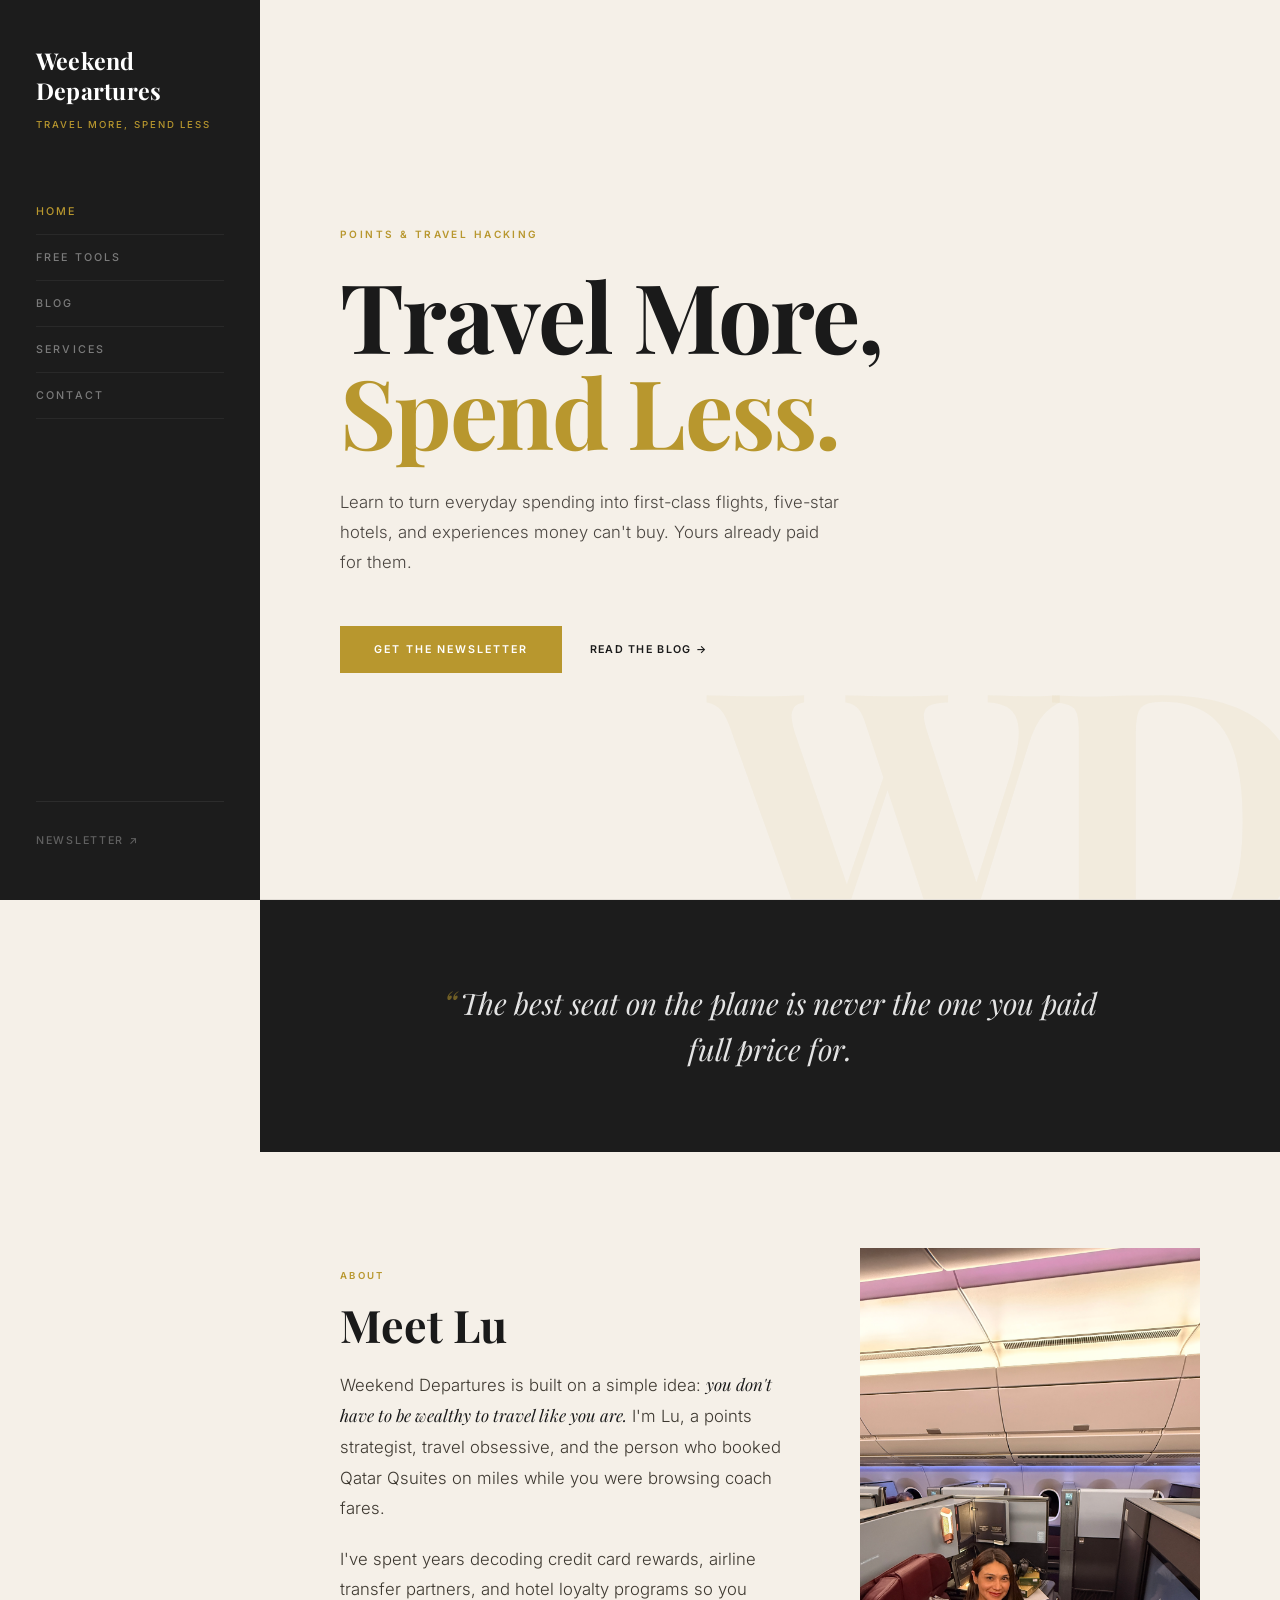
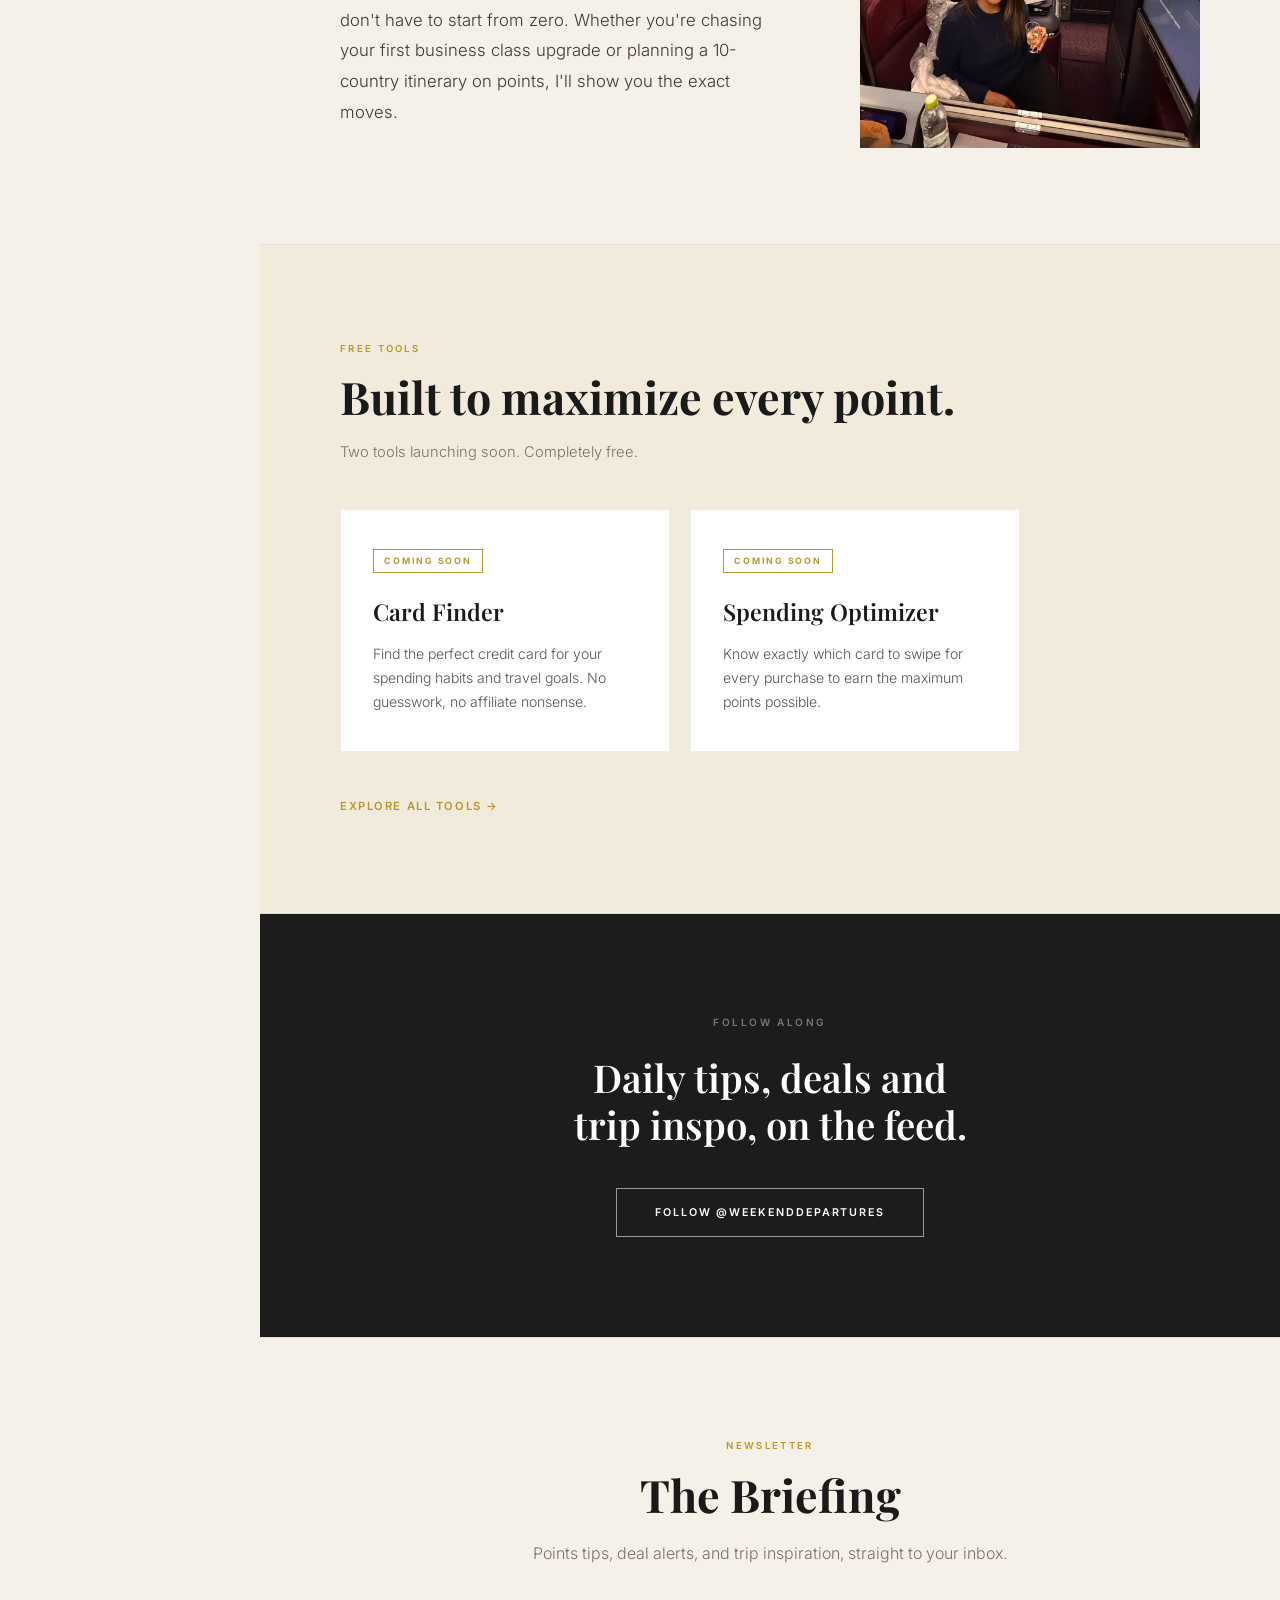
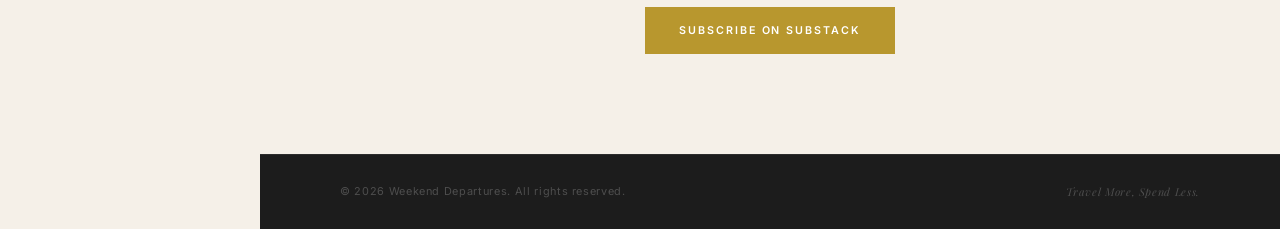
==== index.html @ 8fcca3c0 "Initial site build: all pages, styles, and assets Complete static site for weekenddepartures.co incl" ====
<!DOCTYPE html>
<html lang="en">
<head>
  <meta charset="UTF-8">
  <meta name="viewport" content="width=device-width, initial-scale=1.0">
  <title>Weekend Departures: Travel More, Spend Less</title>
  <meta name="description" content="Points and travel hacking tips to help you fly first class for less. Weekly guides, tools, and strategies from Weekend Departures.">
  <link rel="preconnect" href="https://fonts.googleapis.com">
  <link rel="preconnect" href="https://fonts.gstatic.com" crossorigin>
  <link href="https://fonts.googleapis.com/css2?family=Playfair+Display:ital,wght@0,400;0,600;0,700;1,400;1,600&family=Inter:wght@300;400;500;600&display=swap" rel="stylesheet">
  <link rel="stylesheet" href="css/style.css">
</head>
<body>

  <!-- Mobile nav toggle -->
  <button class="mobile-toggle" id="navToggle" aria-label="Open navigation" aria-expanded="false">
    <span></span>
    <span></span>
    <span></span>
  </button>
  <div class="sidebar-overlay" id="sidebarOverlay"></div>

  <!-- Left Sidebar -->
  <aside class="sidebar" id="sidebar">
    <div class="sidebar-brand">
      <a href="index.html" class="brand-link">
        <span class="brand-name">Weekend<br>Departures</span>
      </a>
      <p class="brand-tagline">Travel More, Spend Less</p>
    </div>

    <nav class="sidebar-nav" aria-label="Main navigation">
      <ul>
        <li><a href="index.html" class="nav-link active">Home</a></li>
        <li><a href="tools.html" class="nav-link">Free Tools</a></li>
        <li><a href="blog.html" class="nav-link">Blog</a></li>
        <li><a href="services.html" class="nav-link">Services</a></li>
        <li><a href="contact.html" class="nav-link">Contact</a></li>
      </ul>
    </nav>

    <div class="sidebar-footer">
      <a href="https://weekenddepartures.substack.com" target="_blank" rel="noopener" class="sidebar-sub-link">Newsletter ↗</a>
    </div>
  </aside>

  <!-- Main Content -->
  <main class="main" id="main">

    <!-- HERO -->
    <section class="hero">
      <div class="hero-inner">
        <p class="eyebrow">Points &amp; Travel Hacking</p>
        <h1 class="hero-headline">Travel More,<br><span class="accent">Spend Less.</span></h1>
        <p class="hero-body">
          Learn to turn everyday spending into first-class flights, five-star hotels, and experiences money can't buy. Yours already paid for them.
        </p>
        <div class="hero-actions">
          <a href="https://weekenddepartures.substack.com" target="_blank" rel="noopener" class="btn btn-primary">Get the Newsletter</a>
          <a href="blog.html" class="btn btn-ghost">Read the Blog &rarr;</a>
        </div>
      </div>
      <div class="hero-deco" aria-hidden="true">WD</div>
    </section>

    <!-- QUOTE -->
    <section class="quote-band">
      <div class="quote-wrap">
        <blockquote>
          <span class="quote-mark" aria-hidden="true">&ldquo;</span>The best seat on the plane is never the one you paid full price for.
        </blockquote>
      </div>
    </section>

    <!-- ABOUT LU -->
    <section class="about-section">
      <div class="about-grid">
        <div class="about-text-side">
          <p class="section-label">About</p>
          <h2 class="section-heading">Meet Lu</h2>
          <div class="about-text">
            <p>Weekend Departures is built on a simple idea: <em>you don't have to be wealthy to travel like you are.</em> I'm Lu, a points strategist, travel obsessive, and the person who booked Qatar Qsuites on miles while you were browsing coach fares.</p>
            <p>I've spent years decoding credit card rewards, airline transfer partners, and hotel loyalty programs so you don't have to start from zero. Whether you're chasing your first business class upgrade or planning a 10-country itinerary on points, I'll show you the exact moves.</p>
          </div>
        </div>
        <div class="about-photo-side">
          <img src="IMG_2082.JPG" alt="Lu in Qatar Qsuites business class" class="about-photo">
        </div>
      </div>
    </section>

    <!-- TOOLS PREVIEW -->
    <section class="tools-section">
      <div class="content-block">
        <p class="section-label">Free Tools</p>
        <h2 class="section-heading">Built to maximize every point.</h2>
        <p class="section-sub">Two tools launching soon. Completely free.</p>
        <div class="tools-grid">
          <div class="tool-card">
            <span class="tool-badge">Coming Soon</span>
            <h3 class="tool-name">Card Finder</h3>
            <p class="tool-desc">Find the perfect credit card for your spending habits and travel goals. No guesswork, no affiliate nonsense.</p>
          </div>
          <div class="tool-card">
            <span class="tool-badge">Coming Soon</span>
            <h3 class="tool-name">Spending Optimizer</h3>
            <p class="tool-desc">Know exactly which card to swipe for every purchase to earn the maximum points possible.</p>
          </div>
        </div>
        <a href="tools.html" class="text-link">Explore all tools &rarr;</a>
      </div>
    </section>

    <!-- INSTAGRAM -->
    <section class="ig-section">
      <div class="ig-inner">
        <p class="eyebrow eyebrow-light">Follow Along</p>
        <h2 class="ig-heading">Daily tips, deals and<br>trip inspo, on the feed.</h2>
        <a href="https://www.instagram.com/weekenddepartures" target="_blank" rel="noopener" class="btn btn-outline-light">
          Follow @weekenddepartures
        </a>
      </div>
    </section>

    <!-- NEWSLETTER -->
    <section class="newsletter-section">
      <div class="newsletter-inner">
        <p class="section-label section-label-center">Newsletter</p>
        <h2 class="section-heading">The Briefing</h2>
        <p class="newsletter-body">Points tips, deal alerts, and trip inspiration, straight to your inbox.</p>
        <a href="https://weekenddepartures.substack.com" target="_blank" rel="noopener" class="btn btn-primary">Subscribe on Substack</a>
      </div>
    </section>

    <!-- FOOTER -->
    <footer class="site-footer">
      <p>&copy; 2026 Weekend Departures. All rights reserved.</p>
      <p class="footer-right"><em>Travel More, Spend Less.</em></p>
    </footer>

  </main>

  <script>
    const toggle = document.getElementById('navToggle');
    const sidebar = document.getElementById('sidebar');
    const overlay = document.getElementById('sidebarOverlay');

    function openNav() {
      sidebar.classList.add('open');
      overlay.classList.add('visible');
      toggle.setAttribute('aria-expanded', 'true');
    }

    function closeNav() {
      sidebar.classList.remove('open');
      overlay.classList.remove('visible');
      toggle.setAttribute('aria-expanded', 'false');
    }

    toggle.addEventListener('click', () => {
      sidebar.classList.contains('open') ? closeNav() : openNav();
    });

    overlay.addEventListener('click', closeNav);
  </script>

</body>
</html>
---- css/style.css ----
/* ==============================================
   WEEKEND DEPARTURES — Main Stylesheet
   ============================================== */

/* --- Reset & Base --- */
*, *::before, *::after {
  box-sizing: border-box;
  margin: 0;
  padding: 0;
}

:root {
  --bg:           #F5F0E8;
  --text:         #1a1a1a;
  --gold:         #B8972E;
  --gold-tint:    rgba(184, 151, 46, 0.06);
  --charcoal:     #1C1C1C;
  --charcoal-mid: #272727;
  --muted:        #7a7168;
  --sidebar-w:    260px;
  --serif:        'Playfair Display', Georgia, 'Times New Roman', serif;
  --sans:         'Inter', system-ui, -apple-system, sans-serif;
  --ease:         0.25s ease;
}

html {
  font-size: 16px;
  scroll-behavior: smooth;
}

body {
  font-family: var(--sans);
  background: var(--bg);
  color: var(--text);
  line-height: 1.6;
  -webkit-font-smoothing: antialiased;
}

a {
  color: inherit;
  text-decoration: none;
}

img {
  display: block;
  max-width: 100%;
}

/* ==============================================
   SIDEBAR
   ============================================== */
.sidebar {
  position: fixed;
  top: 0;
  left: 0;
  width: var(--sidebar-w);
  height: 100vh;
  background: var(--charcoal);
  display: flex;
  flex-direction: column;
  padding: 48px 36px;
  z-index: 500;
  overflow-y: auto;
}

.sidebar-brand {
  padding-bottom: 0;
}

.brand-link {
  display: block;
  margin-bottom: 10px;
}

.brand-name {
  font-family: var(--serif);
  font-size: 1.45rem;
  font-weight: 700;
  color: #fff;
  line-height: 1.15;
  letter-spacing: 0.01em;
}

.brand-tagline {
  font-size: 0.6rem;
  letter-spacing: 0.2em;
  text-transform: uppercase;
  color: var(--gold);
  font-weight: 500;
}

.sidebar-nav {
  margin-top: 56px;
  flex: 1;
}

.sidebar-nav ul {
  list-style: none;
}

.sidebar-nav li {
  border-bottom: 1px solid rgba(255, 255, 255, 0.06);
}

.nav-link {
  display: block;
  font-size: 0.67rem;
  font-weight: 500;
  letter-spacing: 0.2em;
  text-transform: uppercase;
  color: rgba(255, 255, 255, 0.42);
  padding: 14px 0;
  transition: color var(--ease);
}

.nav-link:hover {
  color: rgba(255, 255, 255, 0.85);
}

.nav-link.active {
  color: var(--gold);
}

.sidebar-footer {
  margin-top: 48px;
  padding-top: 24px;
  border-top: 1px solid rgba(255, 255, 255, 0.07);
}

.sidebar-sub-link {
  font-size: 0.67rem;
  letter-spacing: 0.16em;
  text-transform: uppercase;
  color: rgba(255, 255, 255, 0.3);
  font-weight: 500;
  transition: color var(--ease);
}

.sidebar-sub-link:hover {
  color: var(--gold);
}

/* Overlay (mobile) */
.sidebar-overlay {
  display: none;
  position: fixed;
  inset: 0;
  background: rgba(0, 0, 0, 0.55);
  z-index: 400;
  opacity: 0;
  transition: opacity var(--ease);
}

.sidebar-overlay.visible {
  opacity: 1;
}

/* ==============================================
   MOBILE TOGGLE
   ============================================== */
.mobile-toggle {
  display: none;
  position: fixed;
  top: 20px;
  left: 20px;
  z-index: 600;
  background: var(--charcoal);
  border: none;
  cursor: pointer;
  padding: 10px 11px;
  flex-direction: column;
  gap: 5px;
}

.mobile-toggle span {
  display: block;
  width: 22px;
  height: 1.5px;
  background: #fff;
  transition: transform var(--ease), opacity var(--ease);
}

/* ==============================================
   MAIN CONTENT
   ============================================== */
.main {
  margin-left: var(--sidebar-w);
  min-height: 100vh;
}

/* --- Shared utilities --- */
.eyebrow {
  font-size: 0.63rem;
  letter-spacing: 0.24em;
  text-transform: uppercase;
  font-weight: 600;
  color: var(--gold);
  display: flex;
  align-items: center;
  gap: 12px;
  margin-bottom: 24px;
}

.eyebrow::before {
  display: none;
}

.eyebrow-center {
  justify-content: center;
}

.eyebrow-light {
  color: rgba(255, 255, 255, 0.4);
  justify-content: center;
}

.eyebrow-light::before {
  display: none;
}

.section-label {
  font-size: 0.6rem;
  letter-spacing: 0.24em;
  text-transform: uppercase;
  font-weight: 600;
  color: var(--gold);
  display: flex;
  align-items: center;
  gap: 10px;
  margin-bottom: 16px;
}

.section-label::before {
  display: none;
}

.section-label-center {
  justify-content: center;
}

.section-label-light {
  color: rgba(255, 255, 255, 0.45);
  justify-content: center;
}

.section-label-light::before {
  background: rgba(255, 255, 255, 0.25);
}

.section-heading {
  font-family: var(--serif);
  font-size: clamp(2rem, 3.5vw, 3rem);
  font-weight: 700;
  line-height: 1.1;
  margin-bottom: 20px;
}

.section-heading-light {
  color: #fff;
}

.accent {
  color: var(--gold);
}

.section-sub {
  font-size: 0.92rem;
  color: var(--muted);
  font-weight: 300;
  margin-bottom: 44px;
}

.content-block {
  padding: 96px 80px;
  max-width: 900px;
}

.text-link {
  display: inline-flex;
  align-items: center;
  gap: 6px;
  font-size: 0.7rem;
  font-weight: 600;
  letter-spacing: 0.14em;
  text-transform: uppercase;
  color: var(--gold);
  transition: gap var(--ease);
}

.text-link:hover {
  gap: 10px;
}

/* ==============================================
   BUTTONS
   ============================================== */
.btn {
  display: inline-block;
  font-family: var(--sans);
  font-size: 0.67rem;
  font-weight: 600;
  letter-spacing: 0.18em;
  text-transform: uppercase;
  padding: 15px 34px;
  transition: all var(--ease);
  cursor: pointer;
}

.btn-primary {
  background: var(--gold);
  color: #fff;
}

.btn-primary:hover {
  background: #9c7e26;
  transform: translateY(-1px);
}

.btn-ghost {
  background: transparent;
  color: var(--text);
  padding: 15px 0;
  letter-spacing: 0.12em;
}

.btn-ghost:hover {
  color: var(--gold);
}

.btn-outline {
  background: transparent;
  border: 1.5px solid var(--text);
  color: var(--text);
  padding: 15px 38px;
}

.btn-outline:hover {
  background: var(--text);
  color: var(--bg);
}

.btn-outline-light {
  display: inline-block;
  background: transparent;
  border: 1.5px solid rgba(255, 255, 255, 0.55);
  color: #fff;
  font-family: var(--sans);
  font-size: 0.67rem;
  font-weight: 600;
  letter-spacing: 0.18em;
  text-transform: uppercase;
  padding: 15px 38px;
  transition: all var(--ease);
}

.btn-outline-light:hover {
  background: #fff;
  border-color: #fff;
  color: var(--text);
}

/* ==============================================
   HERO
   ============================================== */
.hero {
  position: relative;
  min-height: 100vh;
  display: flex;
  align-items: center;
  overflow: hidden;
  border-bottom: 1px solid rgba(26, 26, 26, 0.09);
}

@keyframes fadeUp {
  from { opacity: 0; transform: translateY(22px); }
  to   { opacity: 1; transform: translateY(0); }
}

.hero-inner {
  position: relative;
  z-index: 2;
  padding: 80px;
  max-width: 780px;
  animation: fadeUp 0.9s cubic-bezier(0.22, 1, 0.36, 1) both;
}

.hero-headline {
  font-family: var(--serif);
  font-size: clamp(4rem, 7.5vw, 7rem);
  font-weight: 700;
  line-height: 1;
  letter-spacing: -0.02em;
  color: var(--text);
  margin-bottom: 30px;
}

.hero-body {
  font-size: 1.05rem;
  font-weight: 300;
  color: #4a4540;
  line-height: 1.78;
  max-width: 500px;
  margin-bottom: 48px;
}

.hero-actions {
  display: flex;
  align-items: center;
  gap: 28px;
  flex-wrap: wrap;
}

/* Decorative background monogram */
.hero-deco {
  position: absolute;
  right: -20px;
  bottom: -80px;
  font-family: var(--serif);
  font-size: clamp(200px, 28vw, 400px);
  font-weight: 700;
  color: rgba(184, 151, 46, 0.055);
  line-height: 1;
  letter-spacing: -0.05em;
  user-select: none;
  pointer-events: none;
  z-index: 1;
}

/* ==============================================
   QUOTE BAND
   ============================================== */
.quote-band {
  background: var(--charcoal);
  padding: 80px;
  display: flex;
  justify-content: center;
  align-items: center;
  text-align: center;
}

.quote-wrap {
  max-width: 680px;
}

.quote-mark {
  font-family: var(--serif);
  font-size: 2.2rem;
  font-weight: 300;
  color: var(--gold);
  opacity: 0.55;
  display: inline;
  line-height: 1;
  margin-right: 3px;
  vertical-align: -0.05em;
}

blockquote {
  font-family: var(--serif);
  font-size: clamp(1.3rem, 2.4vw, 1.85rem);
  font-style: italic;
  font-weight: 400;
  color: rgba(255, 255, 255, 0.88);
  line-height: 1.55;
  quotes: none;
}

/* ==============================================
   ABOUT SECTION
   ============================================== */
.about-section {
  border-bottom: 1px solid rgba(26, 26, 26, 0.08);
}

.about-grid {
  display: grid;
  grid-template-columns: 1fr 340px;
  gap: 72px;
  align-items: center;
  padding: 96px 80px;
}

.about-text {
  display: flex;
  flex-direction: column;
  gap: 20px;
}

.about-text p {
  font-size: 1.05rem;
  font-weight: 300;
  color: #3d3830;
  line-height: 1.82;
}

.about-text em {
  font-style: italic;
  font-family: var(--serif);
  color: var(--text);
}

.about-photo-side {
  flex-shrink: 0;
}

.about-photo {
  width: 100%;
  height: 500px;
  object-fit: cover;
  object-position: center 12%;
  display: block;
}

/* ==============================================
   TOOLS SECTION
   ============================================== */
.tools-section {
  background: var(--gold-tint);
  border-bottom: 1px solid rgba(26, 26, 26, 0.08);
}

.tools-grid {
  display: grid;
  grid-template-columns: repeat(2, 1fr);
  gap: 20px;
  max-width: 680px;
  margin-bottom: 40px;
}

.tool-card {
  background: #fff;
  border: 1px solid rgba(26, 26, 26, 0.07);
  padding: 36px 32px;
  transition: transform var(--ease), box-shadow var(--ease);
}

.tool-card:hover {
  transform: translateY(-3px);
  box-shadow: 0 14px 44px rgba(0, 0, 0, 0.07);
}

.tool-badge {
  display: inline-block;
  font-size: 0.55rem;
  letter-spacing: 0.22em;
  text-transform: uppercase;
  font-weight: 700;
  color: var(--gold);
  border: 1px solid var(--gold);
  padding: 4px 10px;
  margin-bottom: 20px;
}

.tool-name {
  font-family: var(--serif);
  font-size: 1.45rem;
  font-weight: 600;
  margin-bottom: 12px;
  color: var(--text);
}

.tool-desc {
  font-size: 0.88rem;
  font-weight: 300;
  color: #5a544e;
  line-height: 1.72;
}

/* ==============================================
   INSTAGRAM SECTION
   ============================================== */
.ig-section {
  background: var(--charcoal);
  padding: 100px 80px;
  text-align: center;
}

.ig-inner {
  max-width: 600px;
  margin: 0 auto;
}

.ig-heading {
  font-family: var(--serif);
  font-size: clamp(1.8rem, 3vw, 2.6rem);
  font-weight: 600;
  color: #fff;
  line-height: 1.22;
  margin-bottom: 40px;
}

/* ==============================================
   NEWSLETTER SECTION
   ============================================== */
.newsletter-section {
  background: var(--bg);
  border-top: 1px solid rgba(26, 26, 26, 0.09);
  padding: 100px 80px;
  text-align: center;
}

.newsletter-inner {
  max-width: 560px;
  margin: 0 auto;
}

.newsletter-body {
  font-size: 1rem;
  font-weight: 300;
  color: var(--muted);
  line-height: 1.78;
  margin-bottom: 40px;
}

/* ==============================================
   FOOTER
   ============================================== */
.site-footer {
  background: var(--charcoal);
  border-top: 1px solid rgba(255, 255, 255, 0.07);
  padding: 28px 80px;
  display: flex;
  justify-content: space-between;
  align-items: center;
}

.site-footer p {
  font-size: 0.68rem;
  letter-spacing: 0.06em;
  color: rgba(255, 255, 255, 0.22);
}

.footer-right {
  font-family: var(--serif);
  font-style: italic;
}

/* ==============================================
   PAGE HEADER (blog, tools, services, contact)
   ============================================== */
.page-header {
  padding: 80px 80px 64px;
  border-bottom: 1px solid rgba(26, 26, 26, 0.08);
}

.page-heading {
  font-family: var(--serif);
  font-size: clamp(2.8rem, 5vw, 4.5rem);
  font-weight: 700;
  line-height: 1.05;
  letter-spacing: -0.02em;
  margin-bottom: 16px;
}

.page-sub {
  font-size: 1rem;
  font-weight: 300;
  color: var(--muted);
  max-width: 480px;
  line-height: 1.7;
}

/* ==============================================
   BLOG — POSTS GRID
   ============================================== */
.posts-section {
  padding: 72px 80px 96px;
}

.posts-grid {
  display: grid;
  grid-template-columns: repeat(3, 1fr);
  gap: 28px;
}

.post-card {
  background: #fff;
  border: 1px solid rgba(26, 26, 26, 0.07);
  transition: transform var(--ease), box-shadow var(--ease);
  overflow: hidden;
}

.post-card:hover {
  transform: translateY(-3px);
  box-shadow: 0 16px 48px rgba(0, 0, 0, 0.08);
}

.card-link {
  display: block;
  color: inherit;
}

.card-thumb {
  width: 100%;
  overflow: hidden;
}

.card-thumb img {
  width: 100%;
  aspect-ratio: 3 / 2;
  object-fit: cover;
  display: block;
  transition: transform 0.4s ease;
}

.post-card:hover .card-thumb img {
  transform: scale(1.04);
}

.card-placeholder {
  width: 100%;
  aspect-ratio: 3 / 2;
  background: linear-gradient(145deg, #ede8df 0%, #d6cfc4 100%);
  display: flex;
  align-items: center;
  justify-content: center;
}

.card-placeholder::after {
  content: 'WD';
  font-family: var(--serif);
  font-size: 2.8rem;
  font-weight: 700;
  color: rgba(184, 151, 46, 0.2);
  letter-spacing: 0.06em;
}

.card-body {
  padding: 28px 28px 32px;
}

.card-title {
  font-family: var(--serif);
  font-size: 1.2rem;
  font-weight: 600;
  line-height: 1.25;
  color: var(--text);
  margin-bottom: 10px;
}

.card-desc {
  font-size: 0.88rem;
  font-weight: 300;
  color: #5a544e;
  line-height: 1.72;
  margin-bottom: 20px;
}

.card-read {
  font-size: 0.65rem;
  font-weight: 600;
  letter-spacing: 0.16em;
  text-transform: uppercase;
  color: var(--gold);
  display: inline-flex;
  align-items: center;
  gap: 5px;
  transition: gap var(--ease);
}

.post-card:hover .card-read {
  gap: 8px;
}

/* ==============================================
   TOOLS PAGE
   ============================================== */
.tools-page-section {
  border-bottom: 1px solid rgba(26, 26, 26, 0.08);
}

.tools-note {
  font-size: 0.88rem;
  font-weight: 300;
  color: var(--muted);
  margin-bottom: 28px;
  max-width: 480px;
  line-height: 1.7;
}

/* ==============================================
   SERVICES PAGE
   ============================================== */
.services-section {
  padding: 72px 80px 96px;
}

.services-grid {
  display: grid;
  grid-template-columns: repeat(2, 1fr);
  gap: 28px;
  max-width: 900px;
}

.service-card {
  background: #fff;
  border: 1px solid rgba(26, 26, 26, 0.07);
  padding: 48px 40px 44px;
  position: relative;
  transition: transform var(--ease), box-shadow var(--ease);
}

.service-card::before {
  content: '';
  position: absolute;
  top: 0;
  left: 0;
  right: 0;
  height: 3px;
  background: var(--gold);
}

.service-card:hover {
  transform: translateY(-3px);
  box-shadow: 0 16px 48px rgba(0, 0, 0, 0.07);
}

.service-title {
  font-family: var(--serif);
  font-size: 1.55rem;
  font-weight: 700;
  line-height: 1.2;
  margin-bottom: 16px;
  color: var(--text);
}

.service-desc {
  font-size: 0.95rem;
  font-weight: 300;
  color: #4a4540;
  line-height: 1.8;
  margin-bottom: 36px;
}

/* ==============================================
   CONTACT PAGE
   ============================================== */
.contact-section {
  padding: 72px 80px 96px;
}

.contact-grid {
  display: grid;
  grid-template-columns: 1fr 1.5fr;
  gap: 80px;
  max-width: 900px;
  align-items: start;
}

.contact-info-heading {
  font-family: var(--serif);
  font-size: 1.5rem;
  font-weight: 600;
  margin-bottom: 16px;
  line-height: 1.2;
}

.contact-info-text {
  font-size: 0.95rem;
  font-weight: 300;
  color: #4a4540;
  line-height: 1.8;
  margin-bottom: 28px;
}

.contact-email-link {
  display: inline-block;
  font-size: 0.88rem;
  font-weight: 500;
  color: var(--gold);
  border-bottom: 1px solid var(--gold);
  padding-bottom: 2px;
  transition: opacity var(--ease);
}

.contact-email-link:hover {
  opacity: 0.7;
}

.contact-form {
  display: flex;
  flex-direction: column;
  gap: 20px;
}

.form-group {
  display: flex;
  flex-direction: column;
  gap: 7px;
}

.form-label {
  font-size: 0.62rem;
  font-weight: 600;
  letter-spacing: 0.2em;
  text-transform: uppercase;
  color: var(--text);
}

.form-input,
.form-textarea {
  font-family: var(--sans);
  font-size: 0.95rem;
  font-weight: 300;
  color: var(--text);
  background: #fff;
  border: 1px solid rgba(26, 26, 26, 0.18);
  padding: 13px 16px;
  width: 100%;
  outline: none;
  transition: border-color var(--ease);
  -webkit-appearance: none;
  appearance: none;
  border-radius: 0;
}

.form-input:focus,
.form-textarea:focus {
  border-color: var(--gold);
}

.form-textarea {
  resize: vertical;
  min-height: 140px;
  line-height: 1.65;
}

/* ==============================================
   RESPONSIVE
   ============================================== */
@media (max-width: 960px) {
  .sidebar {
    transform: translateX(-100%);
    transition: transform 0.3s ease;
  }

  .sidebar.open {
    transform: translateX(0);
  }

  .sidebar-overlay {
    display: block;
  }

  .mobile-toggle {
    display: flex;
  }

  .main {
    margin-left: 0;
  }

  .hero-inner,
  .content-block,
  .about-grid,
  .quote-band,
  .ig-section,
  .newsletter-section,
  .site-footer {
    padding-left: 28px;
    padding-right: 28px;
  }

  .hero-inner {
    padding-top: 88px;
    padding-bottom: 64px;
  }

  .about-grid {
    grid-template-columns: 1fr;
    gap: 40px;
    padding-top: 72px;
    padding-bottom: 72px;
  }

  .about-photo {
    height: 380px;
    object-position: center 20%;
  }

  .hero {
    min-height: auto;
  }

  .hero-deco {
    opacity: 0.5;
  }

  .tools-grid {
    grid-template-columns: 1fr;
  }

  .posts-grid {
    grid-template-columns: repeat(2, 1fr);
    gap: 20px;
  }

  .posts-section,
  .page-header,
  .services-section,
  .contact-section {
    padding-left: 28px;
    padding-right: 28px;
  }

  .services-grid {
    grid-template-columns: 1fr;
  }

  .contact-grid {
    grid-template-columns: 1fr;
    gap: 48px;
  }

  .site-footer {
    flex-direction: column;
    gap: 8px;
    text-align: center;
  }
}

@media (max-width: 520px) {
  .posts-grid {
    grid-template-columns: 1fr;
  }
}

@media (max-width: 520px) {
  .hero-headline {
    font-size: 3.2rem;
  }

  blockquote {
    font-size: 1.2rem;
  }

  .quote-band {
    padding-top: 60px;
    padding-bottom: 60px;
  }
}
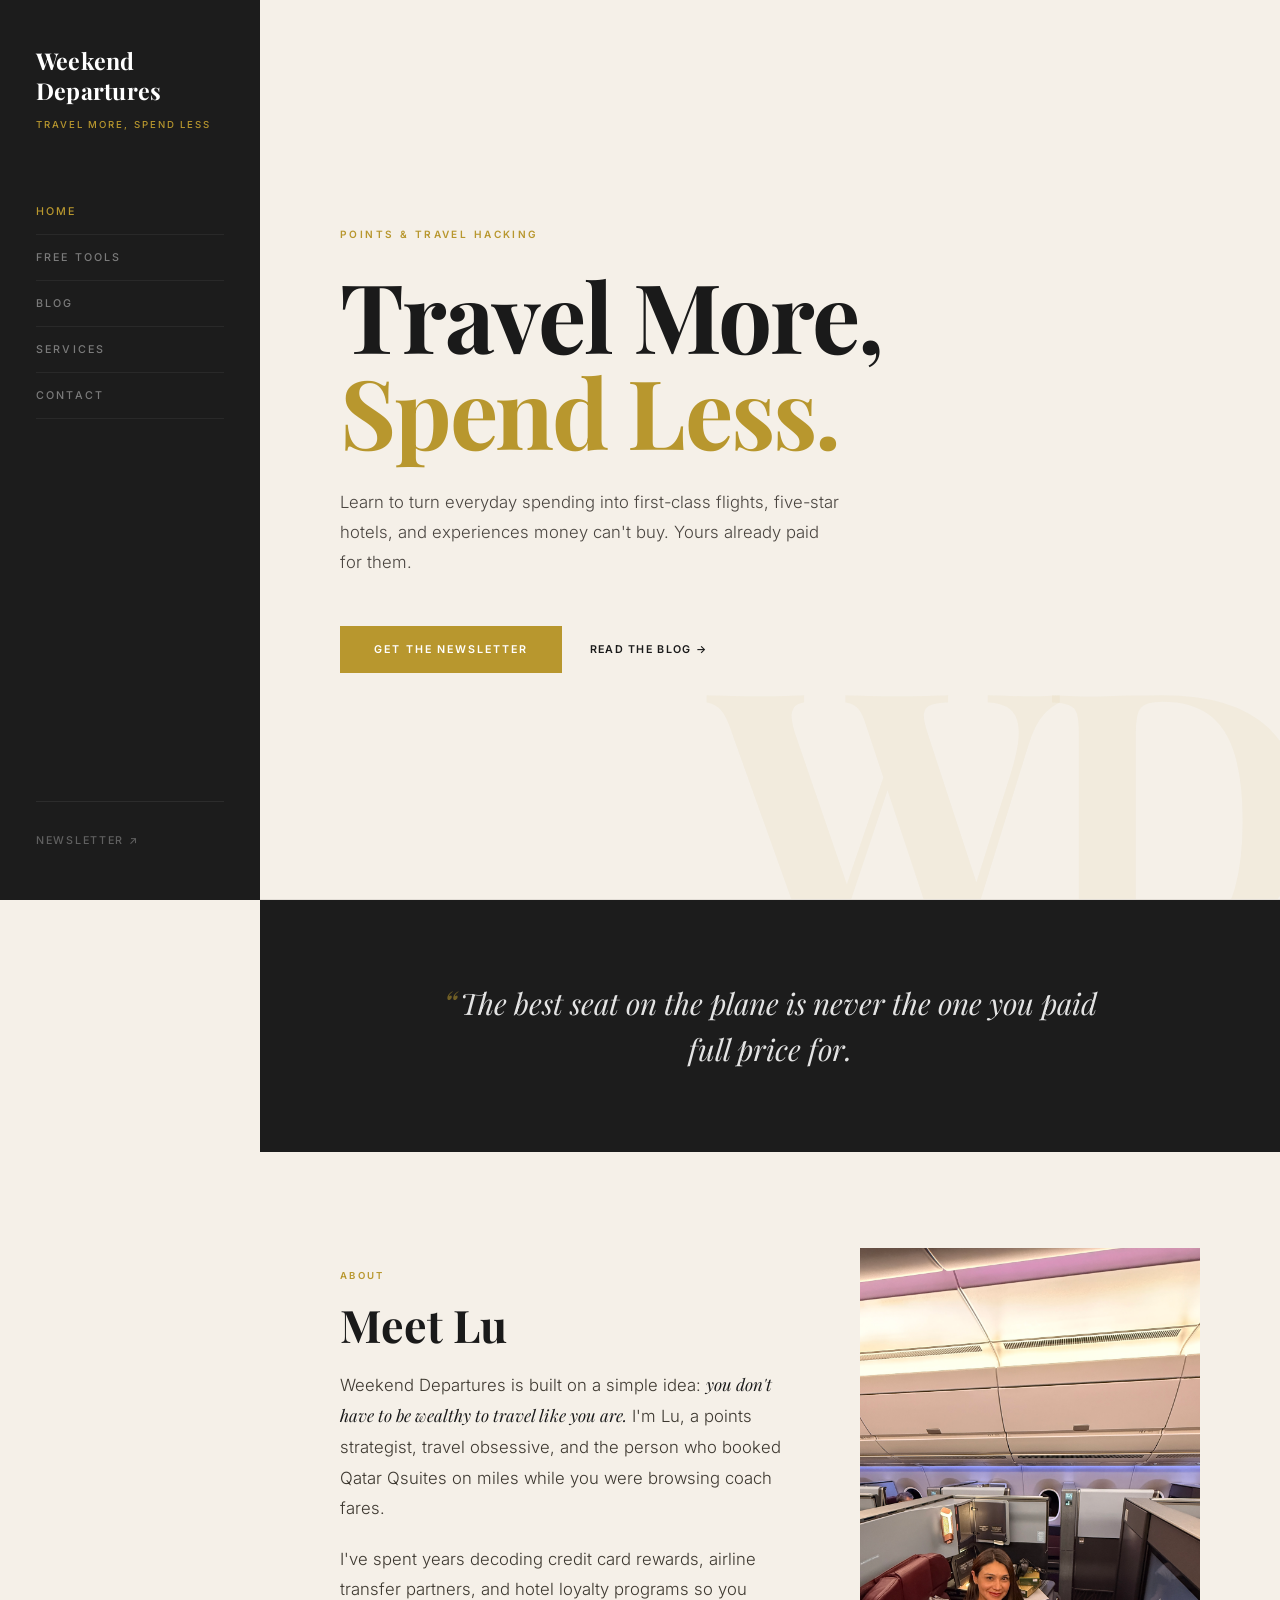
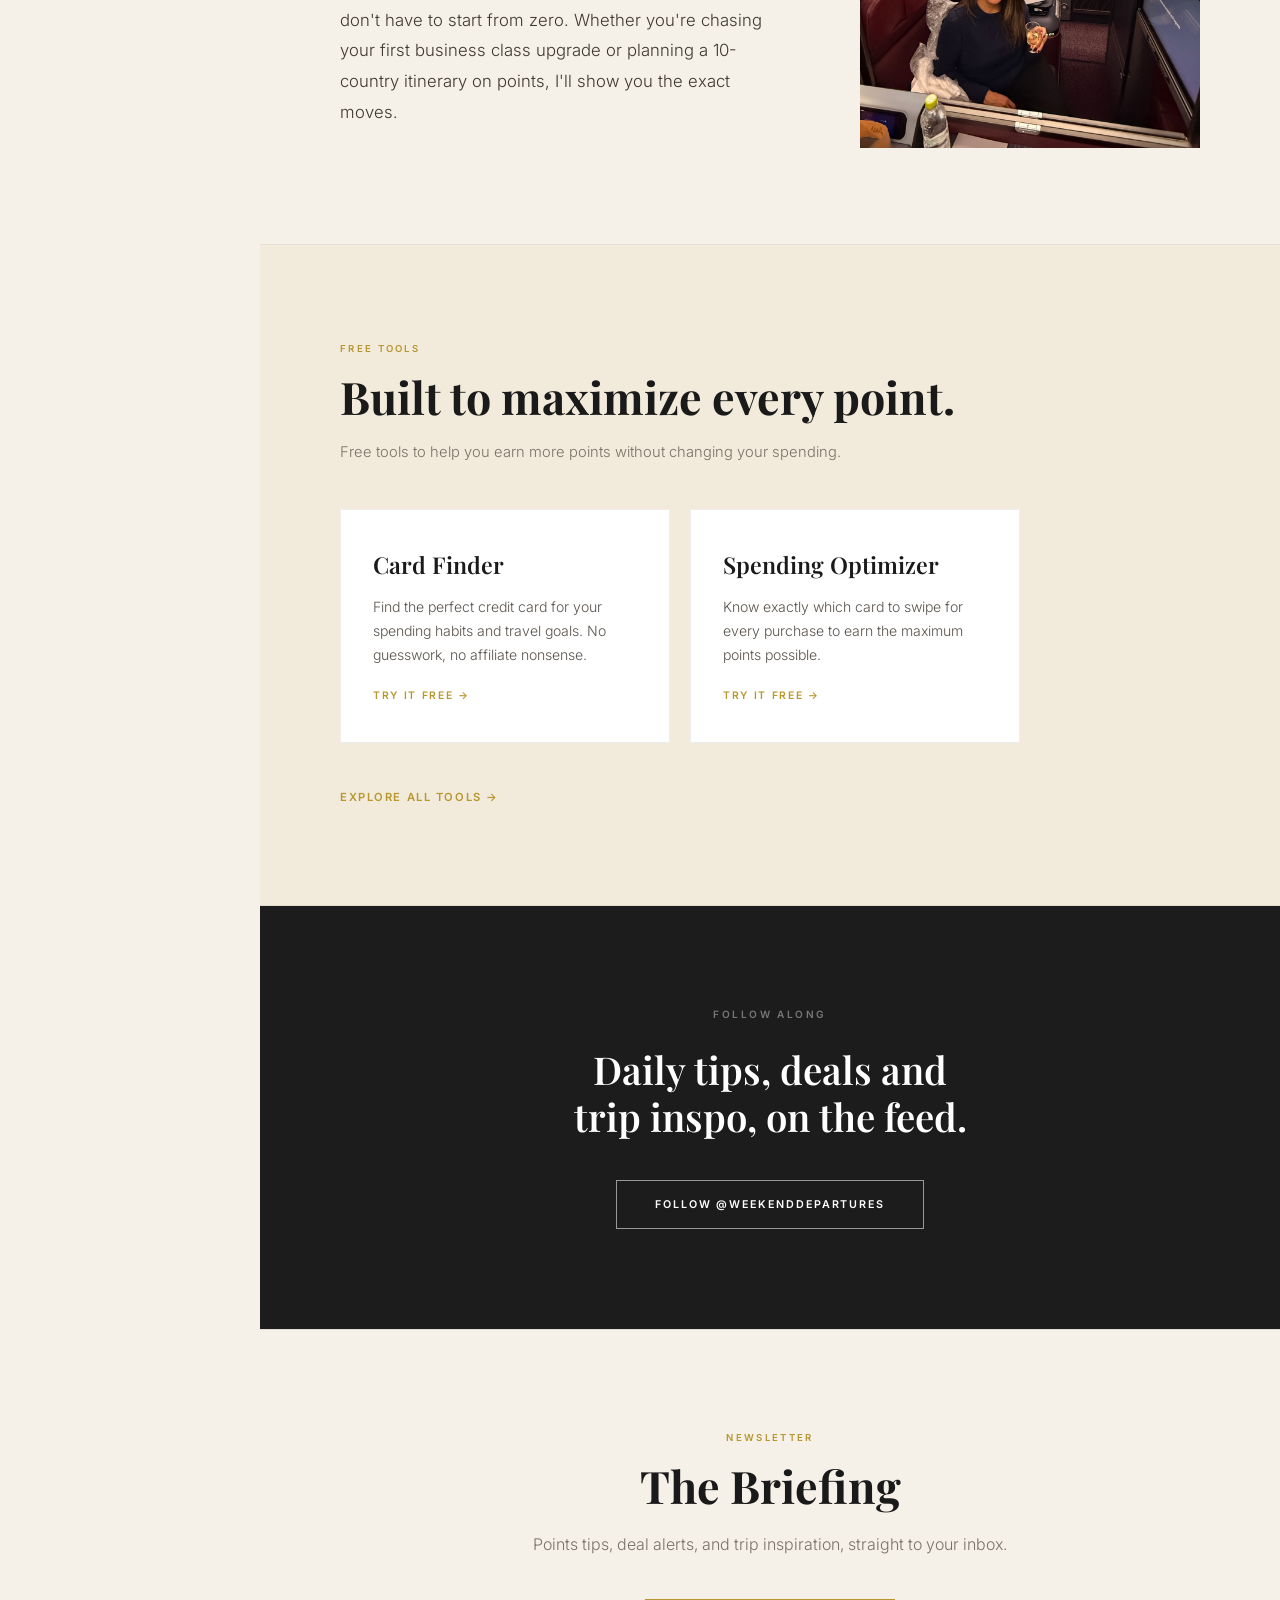
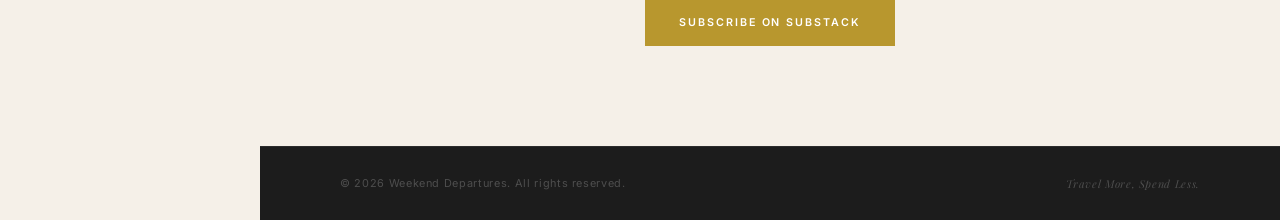
==== commit 92031b02: "fix homepage" ====
--- a/index.html
+++ b/index.html
@@ -9,6 +9,9 @@
   <link rel="preconnect" href="https://fonts.gstatic.com" crossorigin>
   <link href="https://fonts.googleapis.com/css2?family=Playfair+Display:ital,wght@0,400;0,600;0,700;1,400;1,600&family=Inter:wght@300;400;500;600&display=swap" rel="stylesheet">
   <link rel="stylesheet" href="css/style.css">
+  <style>
+    .tool-card-link { display: block; }
+  </style>
 </head>
 <body>
 
@@ -94,18 +97,18 @@
       <div class="content-block">
         <p class="section-label">Free Tools</p>
         <h2 class="section-heading">Built to maximize every point.</h2>
-        <p class="section-sub">Two tools launching soon. Completely free.</p>
+        <p class="section-sub">Free tools to help you earn more points without changing your spending.</p>
         <div class="tools-grid">
-          <div class="tool-card">
-            <span class="tool-badge">Coming Soon</span>
+          <a href="card-finder.html" class="tool-card tool-card-link">
             <h3 class="tool-name">Card Finder</h3>
             <p class="tool-desc">Find the perfect credit card for your spending habits and travel goals. No guesswork, no affiliate nonsense.</p>
-          </div>
-          <div class="tool-card">
-            <span class="tool-badge">Coming Soon</span>
+            <span class="card-read" style="margin-top:20px;display:inline-flex;align-items:center;gap:5px;">Try it free &rarr;</span>
+          </a>
+          <a href="spending-optimizer.html" class="tool-card tool-card-link">
             <h3 class="tool-name">Spending Optimizer</h3>
             <p class="tool-desc">Know exactly which card to swipe for every purchase to earn the maximum points possible.</p>
-          </div>
+            <span class="card-read" style="margin-top:20px;display:inline-flex;align-items:center;gap:5px;">Try it free &rarr;</span>
+          </a>
         </div>
         <a href="tools.html" class="text-link">Explore all tools &rarr;</a>
       </div>
@@ -165,4 +168,4 @@
   </script>
 
 </body>
-</html>
+</html>
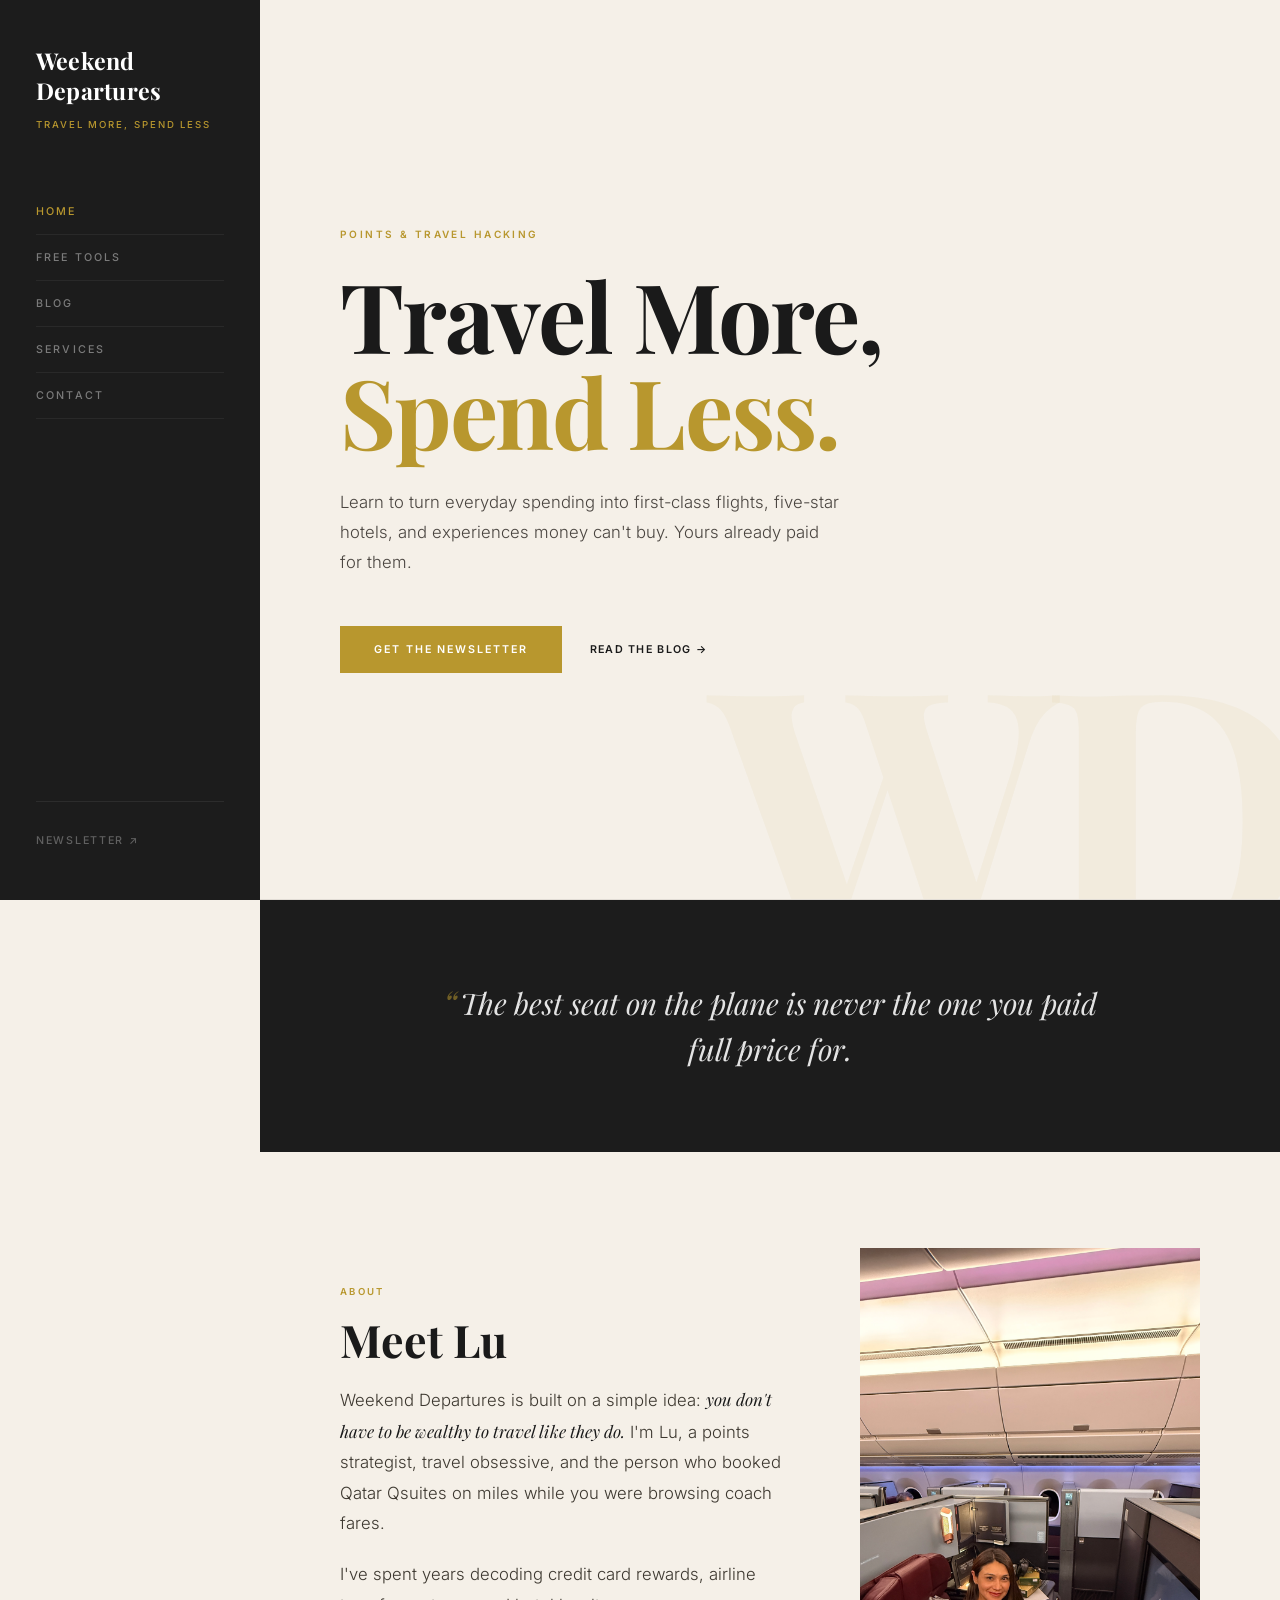
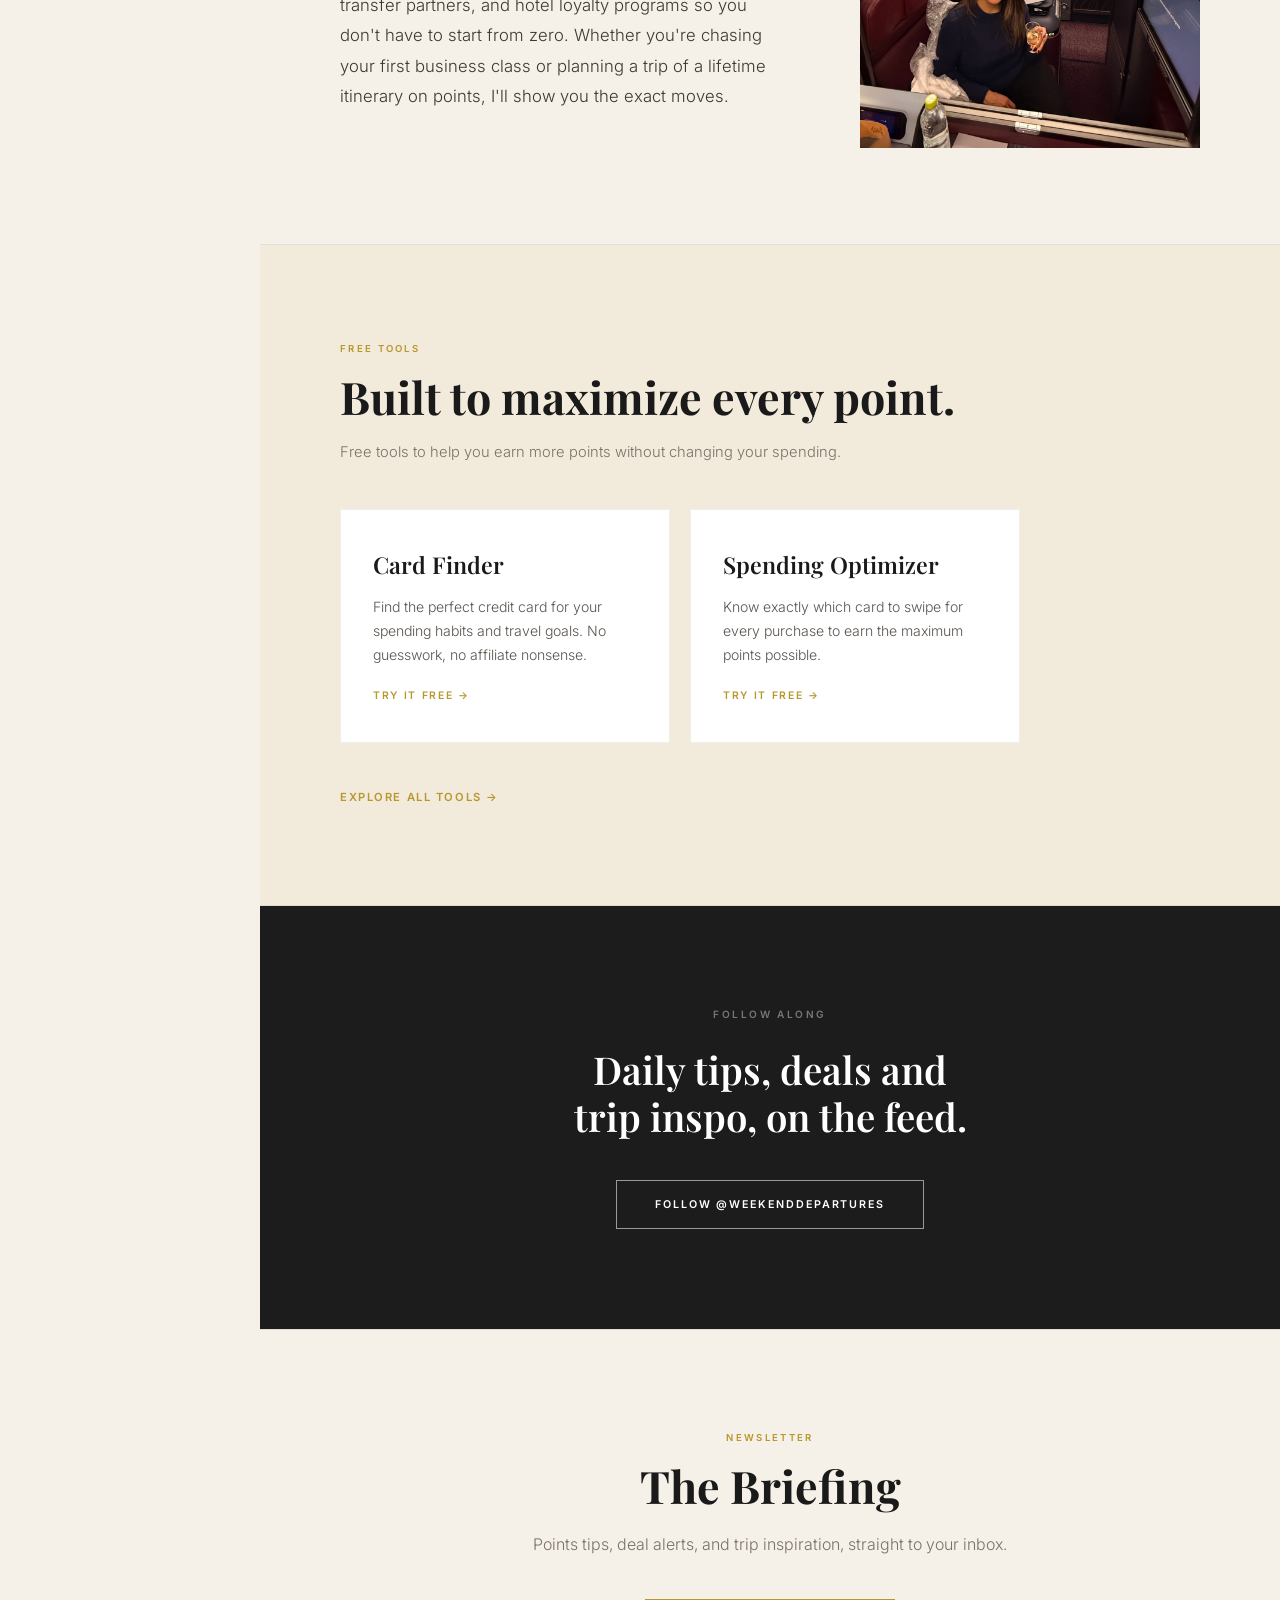
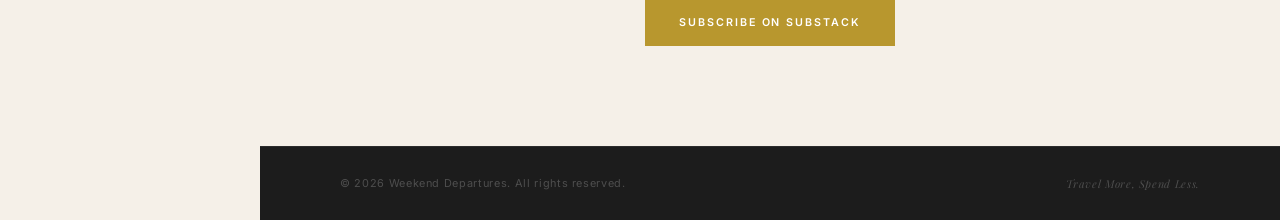
==== commit 97feb844: "Update tools section: remove coming soon badges, add tool links and CTAs" ====
--- a/index.html
+++ b/index.html
@@ -82,8 +82,8 @@
           <p class="section-label">About</p>
           <h2 class="section-heading">Meet Lu</h2>
           <div class="about-text">
-            <p>Weekend Departures is built on a simple idea: <em>you don't have to be wealthy to travel like you are.</em> I'm Lu, a points strategist, travel obsessive, and the person who booked Qatar Qsuites on miles while you were browsing coach fares.</p>
-            <p>I've spent years decoding credit card rewards, airline transfer partners, and hotel loyalty programs so you don't have to start from zero. Whether you're chasing your first business class upgrade or planning a 10-country itinerary on points, I'll show you the exact moves.</p>
+            <p>Weekend Departures is built on a simple idea: <em>you don't have to be wealthy to travel like they do.</em> I'm Lu, a points strategist, travel obsessive, and the person who booked Qatar Qsuites on miles while you were browsing coach fares.</p>
+            <p>I've spent years decoding credit card rewards, airline transfer partners, and hotel loyalty programs so you don't have to start from zero. Whether you're chasing your first business class or planning a trip of a lifetime itinerary on points, I'll show you the exact moves.</p>
           </div>
         </div>
         <div class="about-photo-side">
